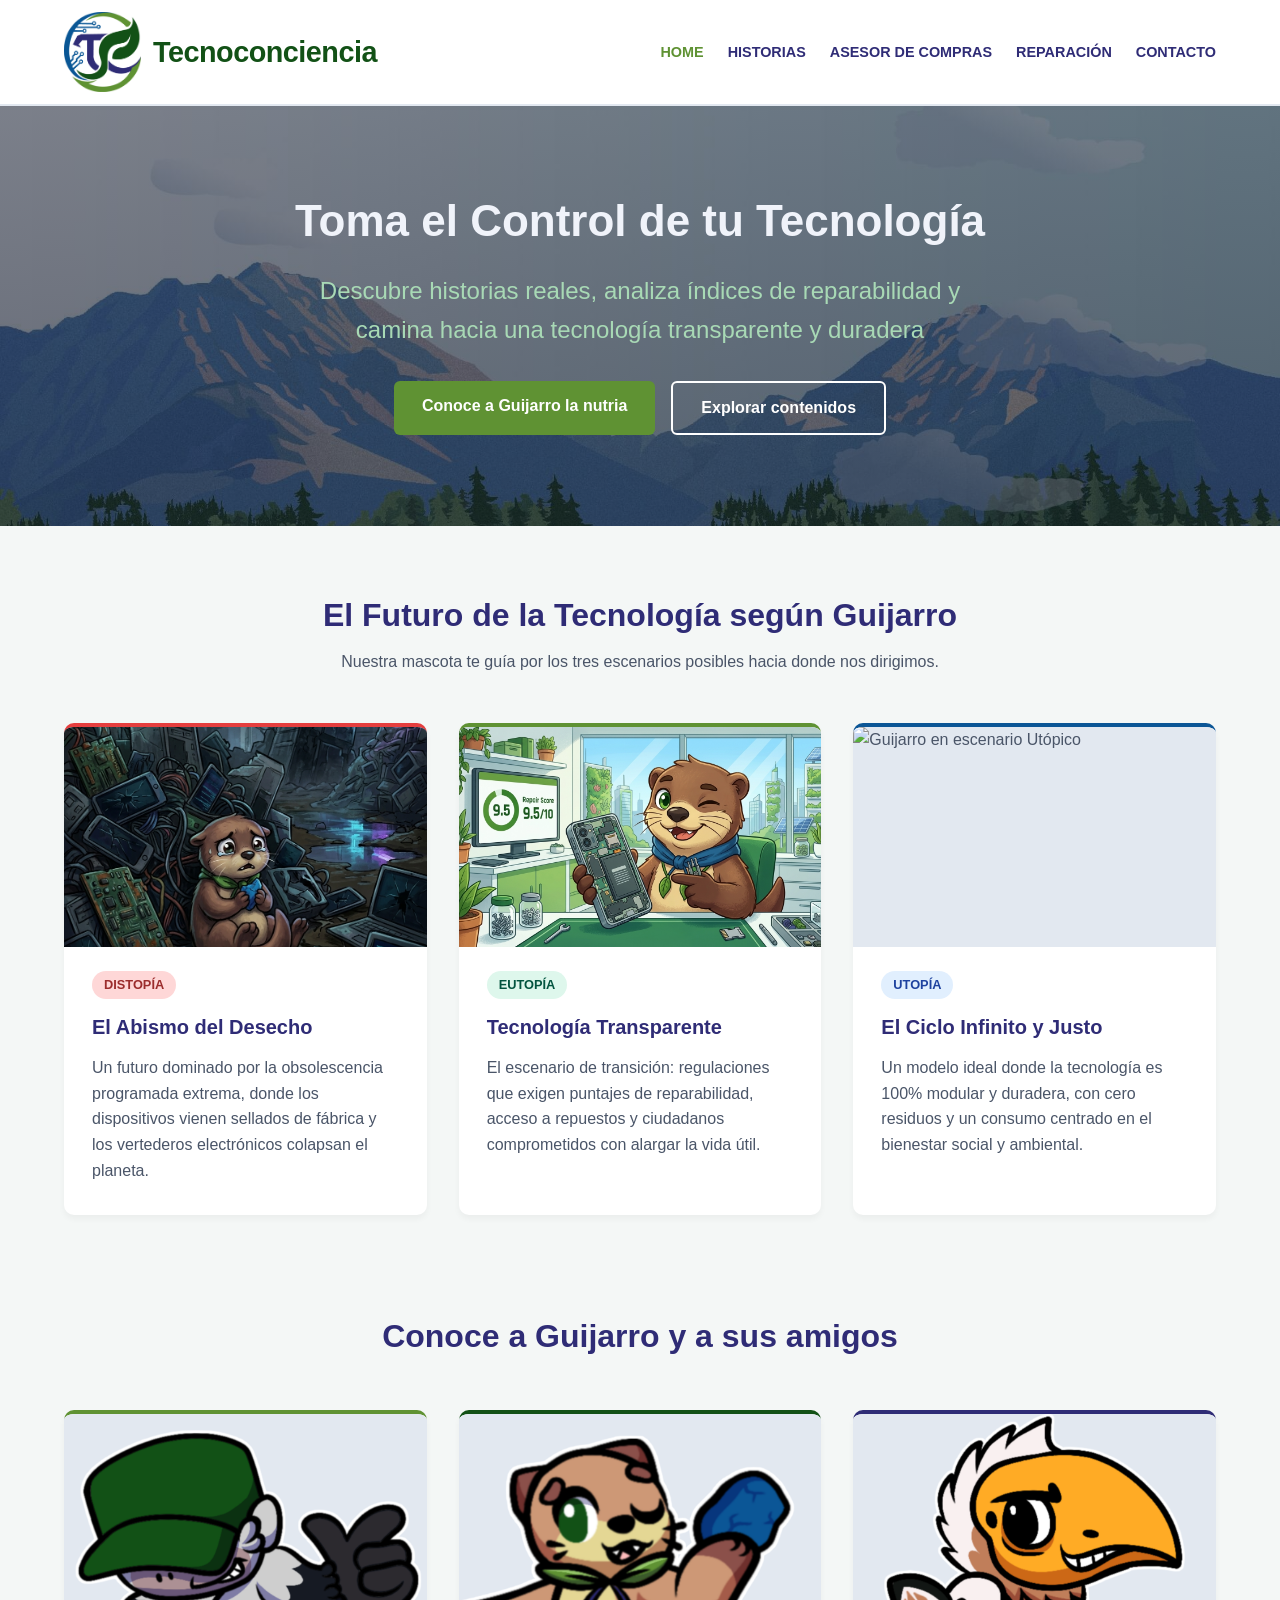
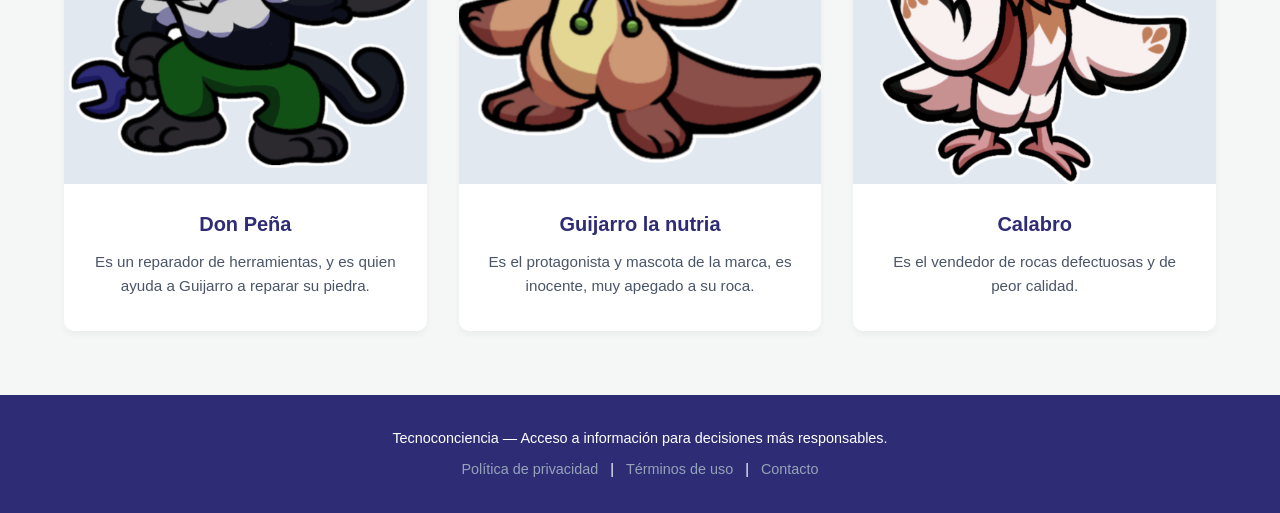
==== index.html @ efa5649f "Subida inicial TecnoConciencia" ====
<!DOCTYPE html>
<html lang="es">
<head>
    <meta charset="UTF-8">
    <meta name="viewport" content="width=device-width, initial-scale=1.0">
    <title>TecnoConciencia - Inicio</title>
    <link rel="stylesheet" href="css/style.css">
</head>
<body>

    <!-- Cabecera y Navegación con Logo y Título -->
    <header class="site-header">
        <div class="container nav-container">
            <div class="logo-container">
                <img src="img/Logo-Tecno.png" alt="Logo TecnoConciencia" class="logo-img">
                <span class="logo-text">Tecnoconciencia</span>
            </div>
            <nav>
                <ul class="nav-links">
                    <li><a href="index.html" class="active">HOME</a></li>
                    <li><a href="#">HISTORIAS</a></li>
                    <li><a href="asesor.html">ASESOR DE COMPRAS</a></li>
                    <li><a href="#">REPARACIÓN</a></li>
                    <li><a href="#">CONTACTO</a></li>
                </ul>
            </nav>
        </div>
    </header>

    <!-- Sección Hero (Principal) -->
    <section class="hero">
        <div class="container hero-content">
            <h2>Toma el Control de tu Tecnología</h2>
            <p>Descubre historias reales, analiza índices de reparabilidad y camina hacia una tecnología transparente y duradera</p>
            <div class="hero-buttons">
                <a href="#" class="btn-primary">Conoce a Guijarro la nutria</a>
                <a href="#" class="btn-secondary">Explorar contenidos</a>
            </div>
        </div>
    </section>

    <!-- Sección de Escenarios Futuros con Guijarro -->
    <section class="scenarios-section container">
        <div class="section-title">
            <h3>El Futuro de la Tecnología según Guijarro</h3>
            <p>Nuestra mascota te guía por los tres escenarios posibles hacia donde nos dirigimos.</p>
        </div>
        <div class="scenarios-grid">
            
            <!-- Tarjeta Distopía -->
            <article class="scenario-card distopia">
                <div class="card-img-container">
                    <img src="img/Distopía.jpg" alt="Guijarro en escenario Distópico" class="scenario-img">
                </div>
                <div class="card-body">
                    <span class="badge">Distopía</span>
                    <h4>El Abismo del Desecho</h4>
                    <p>Un futuro dominado por la obsolescencia programada extrema, donde los dispositivos vienen sellados de fábrica y los vertederos electrónicos colapsan el planeta.</p>
                </div>
            </article>

            <!-- Tarjeta Eutopía -->
            <article class="scenario-card eutopia">
                <div class="card-img-container">
                    <img src="img/Eutopía.jpg" alt="Guijarro en escenario Eutópico" class="scenario-img">
                </div>
                <div class="card-body">
                    <span class="badge">Eutopía</span>
                    <h4>Tecnología Transparente</h4>
                    <p>El escenario de transición: regulaciones que exigen puntajes de reparabilidad, acceso a repuestos y ciudadanos comprometidos con alargar la vida útil.</p>
                </div>
            </article>

            <!-- Tarjeta Utopía -->
            <article class="scenario-card utopia">
                <div class="card-img-container">
                    <img src="img/utopia.jpg" alt="Guijarro en escenario Utópico" class="scenario-img">
                </div>
                <div class="card-body">
                    <span class="badge">Utopía</span>
                    <h4>El Ciclo Infinito y Justo</h4>
                    <p>Un modelo ideal donde la tecnología es 100% modular y duradera, con cero residuos y un consumo centrado en el bienestar social y ambiental.</p>
                </div>
            </article>

        </div>
    </section>

    <!-- Sección Conoce a Guijarro y a sus amigos -->
    <section class="characters-section container">
        <div class="section-title">
            <h3>Conoce a Guijarro y a sus amigos</h3>
        </div>
        <div class="characters-grid">

            <!-- Contenedor 1: Don Peña -->
            <article class="character-card don-pena">
                <div class="character-img-container">
                    <img src="img/donpeña.png" alt="Don Peña" class="character-img">
                </div>
                <div class="character-body">
                    <h4>Don Peña</h4>
                    <p>Es un reparador de herramientas, y es quien ayuda a Guijarro a reparar su piedra.</p>
                </div>
            </article>

            <!-- Contenedor 2 (Centro): Guijarro la nutria -->
            <article class="character-card guijarro">
                <div class="character-img-container">
                    <img src="img/guijarro.png" alt="Guijarro la nutria" class="character-img">
                </div>
                <div class="character-body">
                    <h4>Guijarro la nutria</h4>
                    <p>Es el protagonista y mascota de la marca, es inocente, muy apegado a su roca.</p>
                </div>
            </article>

            <!-- Contenedor 3: Calabro -->
            <article class="character-card calabro">
                <div class="character-img-container">
                    <img src="img/calabro.png" alt="Calabro" class="character-img">
                </div>
                <div class="character-body">
                    <h4>Calabro</h4>
                    <p>Es el vendedor de rocas defectuosas y de peor calidad.</p>
                </div>
            </article>

        </div>
    </section>

    <!-- Pie de página -->
    <footer class="site-footer">
        <div class="container footer-content">
            <p>Tecnoconciencia — Acceso a información para decisiones más responsables.</p>
            <div class="footer-links">
                <a href="#">Política de privacidad</a> | <a href="#">Términos de uso</a> | <a href="#">Contacto</a>
            </div>
        </div>
    </footer>

</body>
</html>
---- css/style.css ----
/* Variables de la Paleta de Colores Oficial */
:root {
    --morado-oscuro: #2F2C76;
    --verde-bosque: #125116;
    --verde-oliva: #5F9233;
    --azul-profundo: #0B5696;
    --blanco: #FFFFFF;
    --fondo-claro: #F4F7F6;
    --texto-gris: #4A5568;
}

/* Reseteo básico */
* {
    margin: 0;
    padding: 0;
    box-sizing: border-box;
}


body {
    font-family: 'Segoe UI', Tahoma, Geneva, Verdana, sans-serif;
    color: var(--texto-gris);
    background-color: var(--fondo-claro);
    line-height: 1.6;
}

.container {
    width: 90%;
    max-width: 1200px;
    margin: 0 auto;
}

/* Header & Navegación */
.site-header {
    background-color: var(--blanco);
    border-bottom: 2px solid #E2E8F0;
    padding: 0.75rem 0;
    position: sticky;
    top: 0;
    z-index: 1000;
    box-shadow: 0 2px 4px rgba(0,0,0,0.02);
    
}

.nav-container {
    display: flex;
    justify-content: space-between;
    align-items: center;
}

.logo-container {
    display: flex;
    align-items: center;
    gap: 0.75rem;
}

.logo-img {
    height: 80px;
    width: auto;
}

.logo-text {
    font-size: 1.80rem;
    font-weight: bold;
    color: var(--verde-bosque);
    letter-spacing: -0.5px;
}

.nav-links {
    list-style: none;
    display: flex;
    gap: 1.5rem;
}

.nav-links a {
    color: var(--morado-oscuro);
    text-decoration: none;
    font-size: 0.9rem;
    font-weight: 600;
    transition: color 0.3s ease;
}

.nav-links a:hover, .nav-links a.active {
    color: var(--verde-oliva);
}

/* Sección Hero con imagen de fondo */
.hero {
    position: relative;
    background: linear-gradient(rgba(15, 23, 42, 0.55), rgba(15, 23, 42, 0.65)),url("../img/banner.jpg") center / cover no-repeat;
    color: var(--blanco);
    text-align: center;
    padding: 5rem 1rem;
    height: 420px;
}

.hero-content {
    position: relative;
    z-index: 1;
}
.hero-content h2 {
    font-size: 2.75rem;
    margin-bottom: 1rem;
    font-weight: 700;
    color: #f0f3fa
}

.hero-content p {
    font-size: 1.5rem;
    color: #a8d9b5;
    max-width: 650px;
    margin: 0 auto 2rem auto;
}

.hero-buttons {
    display: flex;
    justify-content: center;
    gap: 1rem;
}

.btn-primary {
    background-color: var(--verde-oliva);
    color: var(--blanco);
    padding: 0.75rem 1.75rem;
    border-radius: 6px;
    font-weight: bold;
    text-decoration: none;
    transition: background-color 0.3s ease;
}

.btn-primary:hover {
    background-color: var(--verde-bosque);
}

.btn-secondary {
    background-color: transparent;
    color: var(--blanco);
    border: 2px solid var(--blanco);
    padding: 0.75rem 1.75rem;
    border-radius: 6px;
    font-weight: bold;
    text-decoration: none;
    transition: all 0.3s ease;
}

.btn-secondary:hover {
    background-color: var(--blanco);
    color: var(--morado-oscuro);
}

/* Sección de Escenarios Futuros */
.scenarios-section {
    padding: 4rem 0 2rem 0;
}

.section-title {
    text-align: center;
    margin-bottom: 3rem;
}

.section-title h3 {
    font-size: 2rem;
    color: var(--morado-oscuro);
    margin-bottom: 0.5rem;
}

.scenarios-grid {
    display: grid;
    grid-template-columns: repeat(auto-fit, minmax(300px, 1fr));
    gap: 2rem;
}

.scenario-card {
    background: var(--blanco);
    border-radius: 10px;
    box-shadow: 0 4px 6px rgba(0, 0, 0, 0.04);
    overflow: hidden; /* Mantiene la imagen contenida en los bordes redondeados */
    display: flex;
    flex-direction: column;
    position: relative;
    transition: transform 0.3s ease;
}

.scenario-card:hover {
    transform: translateY(-5px);
}

/* Contenedor y tamaño uniforme de las imágenes de Guijarro */
.card-img-container {
    width: 100%;
    height: 220px;
    overflow: hidden;
    background-color: #e2e8f0;
}

.scenario-img {
    width: 100%;
    height: 100%;
    object-fit: cover;
    object-position: center;
}

.card-body {
    padding: 1.5rem 1.75rem 2rem 1.75rem;
    flex-grow: 1;
}

.scenario-card.distopia { border-top: 4px solid #E53E3E; }
.scenario-card.eutopia { border-top: 4px solid var(--verde-oliva); }
.scenario-card.utopia { border-top: 4px solid var(--azul-profundo); }

.badge {
    display: inline-block;
    padding: 0.25rem 0.75rem;
    border-radius: 20px;
    font-size: 0.8rem;
    font-weight: bold;
    margin-bottom: 0.75rem;
    text-transform: uppercase;
}

.distopia .badge { background-color: #FED7D7; color: #9B2C2C; }
.eutopia .badge { background-color: #DEF7EC; color: #03543F; }
.utopia .badge { background-color: #E1EFFE; color: #1E429F; }

.scenario-card h4 {
    color: var(--morado-oscuro);
    margin-bottom: 0.75rem;
    font-size: 1.25rem;
}


/* Sección Conoce a Guijarro y a sus amigos */
.characters-section {
    padding: 4rem 0;
}

.characters-grid {
    display: grid;
    grid-template-columns: repeat(auto-fit, minmax(280px, 1fr));
    gap: 2rem;
}

.character-card {
    background: var(--blanco);
    border-radius: 10px;
    box-shadow: 0 4px 6px rgba(0, 0, 0, 0.04);
    overflow: hidden;
    display: flex;
    flex-direction: column;
    text-align: center;
    transition: transform 0.3s ease;
}

.character-card:hover {
    transform: translateY(-5px);
}

.character-card.don-pena { border-top: 4px solid var(--verde-oliva); }
.character-card.guijarro { border-top: 4px solid var(--verde-bosque); }
.character-card.calabro { border-top: 4px solid var(--morado-oscuro); }

.character-img-container {
    width: 100%;
    height: 370px;
    overflow: hidden;
    background-color: #E2E8F0;
}

.character-img {
    width: 100%;
    height: 100%;
    object-fit: cover;
    object-position: center top;
}

.character-body {
    padding: 1.5rem 1.75rem 2rem 1.75rem;
    flex-grow: 1;
}

.character-body h4 {
    color: var(--morado-oscuro);
    margin-bottom: 0.6rem;
    font-size: 1.25rem;
}

.character-body p {
    font-size: 0.95rem;
}

/* Footer */
.site-footer {
    background-color: var(--morado-oscuro);
    color: var(--blanco);
    text-align: center;
    padding: 2rem 0;
    font-size: 0.9rem;
}

.footer-content {
    display: flex;
    flex-direction: column;
    gap: 0.5rem;
    align-items: center;
}

.footer-links a {
    color: #94A3B8;
    text-decoration: none;
    margin: 0 0.5rem;
}

.footer-links a:hover {
    color: var(--blanco);
}



/* --- Estilos para la Página del Asesor de Compras --- */

.shop-container {
    display: flex;
    gap: 2.5rem;
    padding: 3rem 0;
    align-items: flex-start;
}

/* Columna Izquierda (Categorías + Calabro) */
.shop-left-column {
    width: 260px;
    display: flex;
    flex-direction: column;
    gap: 1.5rem;
    flex-shrink: 0;
}

/* Sidebar de Categorías */
.shop-sidebar {
    width: 100%;
    background: var(--blanco);
    padding: 1.5rem;
    border-radius: 8px;
    box-shadow: 0 4px 6px rgba(0, 0, 0, 0.04);
    border-top: 4px solid var(--morado-oscuro);
}

.shop-sidebar h3 {
    font-size: 1.1rem;
    color: var(--morado-oscuro);
    margin-bottom: 1rem;
    padding-bottom: 0.5rem;
    border-bottom: 2px solid #E2E8F0;
}

.category-list {
    list-style: none;
    display: flex;
    flex-direction: column;
    gap: 0.75rem;
}

.category-list a {
    text-decoration: none;
    color: var(--texto-gris);
    font-weight: 600;
    font-size: 0.95rem;
    display: block;
    padding: 0.5rem 0.75rem;
    border-radius: 6px;
    transition: all 0.3s ease;
}

.category-list a:hover, .category-list a.active-category {
    background-color: #EDF2F7;
    color: var(--verde-bosque);
}

/* Tarjeta de Calabro debajo de Categorías */
.advisor-character-card {
    background: var(--blanco);
    border-radius: 8px;
    overflow: hidden;
    box-shadow: 0 4px 6px rgba(0, 0, 0, 0.04);
    border-top: 4px solid var(--verde-oliva);
    text-align: center;
}

.advisor-img-box {
    width: 100%;
    height: 220px;
    background-color: #E2E8F0;
    overflow: hidden;
}

.advisor-img {
    width: 100%;
    height: 100%;
    object-fit: cover;
    object-position: center top;
}

.advisor-caption {
    padding: 1rem 1.25rem;
}

.advisor-caption h4 {
    color: var(--morado-oscuro);
    font-size: 1.05rem;
    margin-bottom: 0.3rem;
}

.advisor-caption p {
    font-size: 0.85rem;
    color: var(--texto-gris);
}

/* Contenido Principal de la Tienda */
.shop-content {
    flex-grow: 1;
}

.shop-header {
    text-align: center;
    margin-bottom: 2.5rem;
}

.shop-header h2 {
    font-size: 2.25rem;
    color: var(--morado-oscuro);
    margin-bottom: 0.5rem;
}

.shop-header p {
    color: var(--texto-gris);
    margin-bottom: 1.5rem;
}

/* Barra de Búsqueda */
.search-box input {
    width: 100%;
    max-width: 500px;
    padding: 0.75rem 1.25rem;
    border: 2px solid #CBD5E0;
    border-radius: 8px;
    font-size: 1rem;
    outline: none;
    transition: border-color 0.3s ease;
}

.search-box input:focus {
    border-color: var(--azul-profundo);
}

/* Info de Resultados */
.results-info {
    margin-bottom: 1.5rem;
}

.results-info h3 {
    font-size: 1.35rem;
    color: var(--morado-oscuro);
}

.results-info p {
    font-size: 0.9rem;
    color: #718096;
}

/* Cuadrícula de 3 Productos */
.products-grid {
    display: grid;
    grid-template-columns: repeat(3, 1fr);
    gap: 1.5rem;
}

.product-card {
    background: var(--blanco);
    border-radius: 8px;
    overflow: hidden;
    box-shadow: 0 4px 6px rgba(0, 0, 0, 0.04);
    border: 1px solid #E2E8F0;
    display: flex;
    flex-direction: column;
    position: relative;
    transition: transform 0.3s ease;
}

.product-card:hover {
    transform: translateY(-4px);
}

.product-badge {
    position: absolute;
    top: 10px;
    left: 10px;
    background-color: var(--morado-oscuro);
    color: var(--blanco);
    font-size: 0.7rem;
    font-weight: bold;
    padding: 0.25rem 0.65rem;
    border-radius: 4px;
    text-transform: uppercase;
    z-index: 2;
}

/* Contenedor de Foto Real del Producto */
.product-img-container {
    width: 100%;
    height: 180px;
    background-color: var(--blanco);
    border-bottom: 1px solid #EDF2F7;
    display: flex;
    align-items: center;
    justify-content: center;
    padding: 0.75rem;
    overflow: hidden;
}

.product-img {
    width: 100%;
    height: 100%;
    object-fit: contain;
}

.product-info {
    padding: 1.25rem;
    display: flex;
    flex-direction: column;
    gap: 0.6rem;
    flex-grow: 1;
}

.product-info h4 {
    color: var(--morado-oscuro);
    font-size: 1.15rem;
}

.product-reason {
    font-size: 0.88rem;
    color: var(--texto-gris);
    line-height: 1.45;
}

.product-specs {
    list-style: none;
    background-color: var(--fondo-claro);
    padding: 0.65rem 0.85rem;
    border-radius: 6px;
    font-size: 0.82rem;
    display: flex;
    flex-direction: column;
    gap: 0.25rem;
}

.product-scores {
    margin-top: auto;
    padding-top: 0.4rem;
    font-size: 0.88rem;
}

.btn-product {
    display: inline-block;
    margin-top: 0.5rem;
    text-align: center;
    background-color: var(--verde-oliva);
    color: var(--blanco);
    padding: 0.6rem;
    border-radius: 4px;
    text-decoration: none;
    font-size: 0.85rem;
    font-weight: bold;
    transition: background-color 0.3s ease;
}

.btn-product:hover {
    background-color: var(--verde-bosque);
}

.footer-content-shop {
    display: flex;
    justify-content: space-between;
    align-items: center;
    font-size: 0.9rem;
    width: 90%;
    max-width: 1200px;
    margin: 0 auto;
}
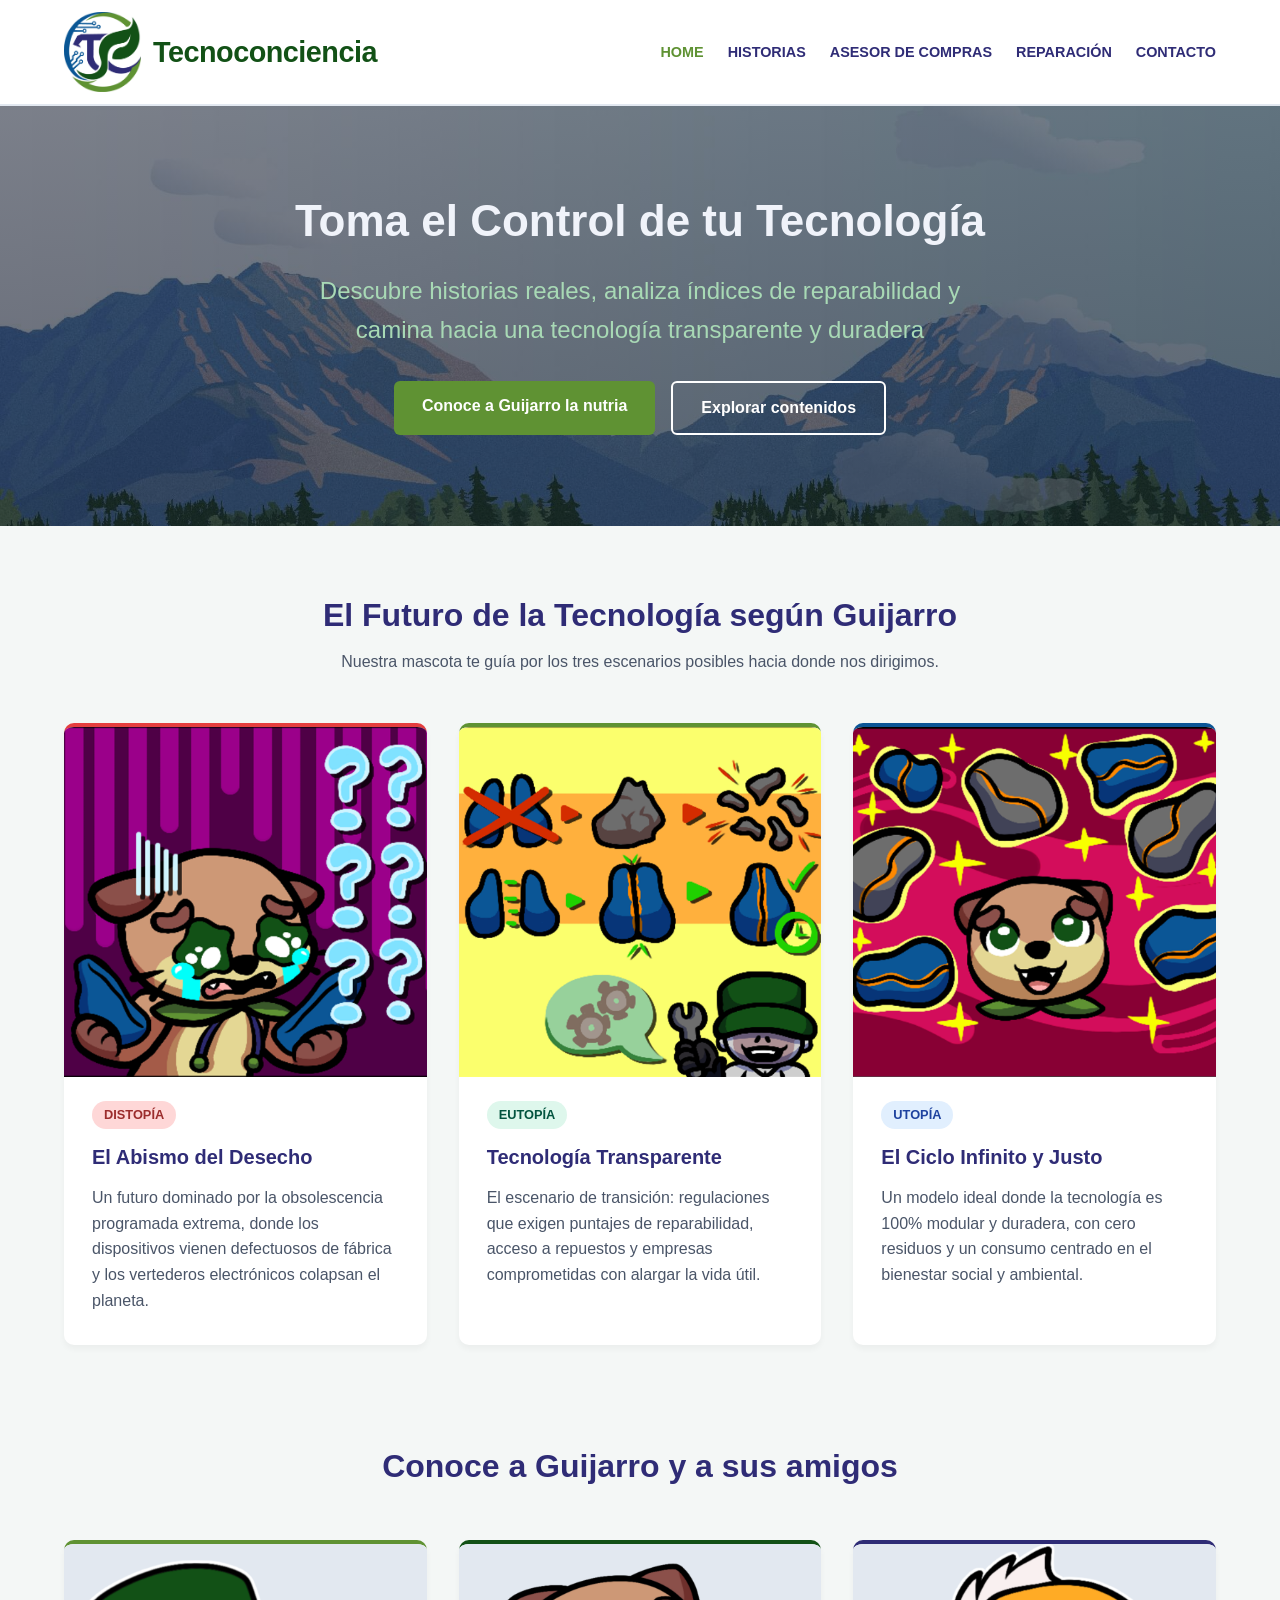
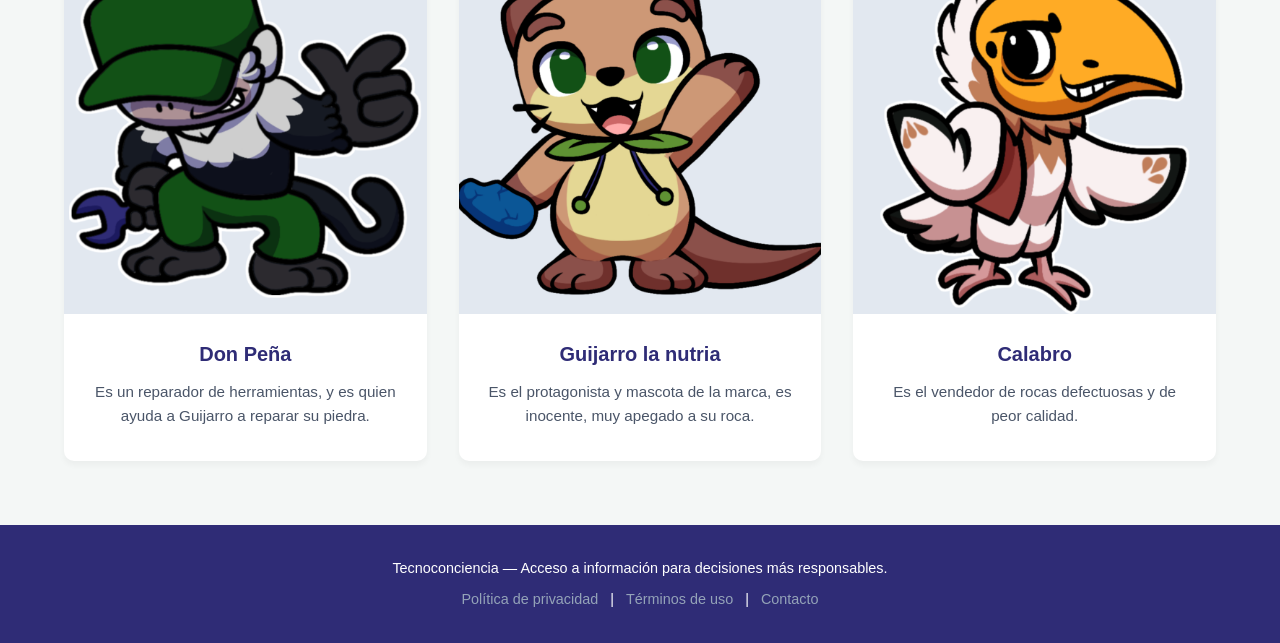
==== commit 134759bf: "Add files via upload" ====
--- a/index.html
+++ b/index.html
@@ -18,10 +18,10 @@
             <nav>
                 <ul class="nav-links">
                     <li><a href="index.html" class="active">HOME</a></li>
-                    <li><a href="#">HISTORIAS</a></li>
+                    <li><a href="historias.html">HISTORIAS</a></li>
                     <li><a href="asesor.html">ASESOR DE COMPRAS</a></li>
-                    <li><a href="#">REPARACIÓN</a></li>
-                    <li><a href="#">CONTACTO</a></li>
+                    <li><a href="reparacion.html">REPARACIÓN</a></li>
+                    <li><a href="contacto.html">CONTACTO</a></li>
                 </ul>
             </nav>
         </div>
@@ -50,31 +50,31 @@
             <!-- Tarjeta Distopía -->
             <article class="scenario-card distopia">
                 <div class="card-img-container">
-                    <img src="img/Distopía.jpg" alt="Guijarro en escenario Distópico" class="scenario-img">
+                    <img src="img/Distopía.png" alt="Guijarro en escenario Distópico" class="scenario-img">
                 </div>
                 <div class="card-body">
                     <span class="badge">Distopía</span>
                     <h4>El Abismo del Desecho</h4>
-                    <p>Un futuro dominado por la obsolescencia programada extrema, donde los dispositivos vienen sellados de fábrica y los vertederos electrónicos colapsan el planeta.</p>
+                    <p>Un futuro dominado por la obsolescencia programada extrema, donde los dispositivos vienen defectuosos de fábrica y los vertederos electrónicos colapsan el planeta.</p>
                 </div>
             </article>
 
             <!-- Tarjeta Eutopía -->
             <article class="scenario-card eutopia">
                 <div class="card-img-container">
-                    <img src="img/Eutopía.jpg" alt="Guijarro en escenario Eutópico" class="scenario-img">
+                    <img src="img/Eutopía.png" alt="Guijarro en escenario Eutópico" class="scenario-img">
                 </div>
                 <div class="card-body">
                     <span class="badge">Eutopía</span>
                     <h4>Tecnología Transparente</h4>
-                    <p>El escenario de transición: regulaciones que exigen puntajes de reparabilidad, acceso a repuestos y ciudadanos comprometidos con alargar la vida útil.</p>
+                    <p>El escenario de transición: regulaciones que exigen puntajes de reparabilidad, acceso a repuestos y empresas comprometidas con alargar la vida útil.</p>
                 </div>
             </article>
 
             <!-- Tarjeta Utopía -->
             <article class="scenario-card utopia">
                 <div class="card-img-container">
-                    <img src="img/utopia.jpg" alt="Guijarro en escenario Utópico" class="scenario-img">
+                    <img src="img/Utopia.png" alt="Guijarro en escenario Utópico" class="scenario-img">
                 </div>
                 <div class="card-body">
                     <span class="badge">Utopía</span>
@@ -107,7 +107,7 @@
             <!-- Contenedor 2 (Centro): Guijarro la nutria -->
             <article class="character-card guijarro">
                 <div class="character-img-container">
-                    <img src="img/guijarro.png" alt="Guijarro la nutria" class="character-img">
+                    <img src="img/Guijarro Saludando.png" alt="Guijarro la nutria" class="character-img">
                 </div>
                 <div class="character-body">
                     <h4>Guijarro la nutria</h4>
--- a/css/style.css
+++ b/css/style.css
@@ -188,7 +188,7 @@
 /* Contenedor y tamaño uniforme de las imágenes de Guijarro */
 .card-img-container {
     width: 100%;
-    height: 220px;
+    height: 350px;
     overflow: hidden;
     background-color: #e2e8f0;
 }
@@ -585,4 +585,646 @@
     width: 90%;
     max-width: 1200px;
     margin: 0 auto;
+}
+
+
+
+/* --- Estilos para la Página de Reparación (Don Peña) --- */
+
+.repair-hero {
+    padding: 2rem 0 2rem 0;
+}
+
+.repair-hero-grid {
+    display: grid;
+    grid-template-columns: 1.4fr 0.9fr;
+    gap: 2.5rem;
+    align-items: center;
+    background: var(--blanco);
+    padding: 2.5rem;
+    border-radius: 12px;
+    box-shadow: 0 4px 10px rgba(0, 0, 0, 0.04);
+    border-top: 5px solid var(--verde-oliva);
+}
+
+.repair-intro h2 {
+    font-size: 2.25rem;
+    color: var(--morado-oscuro);
+    margin-bottom: 1rem;
+    line-height: 1.2;
+}
+
+.repair-intro p {
+    font-size: 1rem;
+    color: var(--texto-gris);
+    margin-bottom: 1.75rem;
+}
+
+.repair-actions {
+    justify-content: flex-start;
+    flex-wrap: wrap;
+}
+
+.repair-btn-alt {
+    color: var(--morado-oscuro);
+    border-color: var(--morado-oscuro);
+}
+
+.repair-btn-alt:hover {
+    background-color: var(--morado-oscuro);
+    color: var(--blanco);
+}
+
+.don-pena-spotlight {
+    background: var(--fondo-claro);
+    border-radius: 10px;
+    overflow: hidden;
+    border: 1px solid #E2E8F0;
+    text-align: center;
+}
+
+.don-pena-photo-box {
+    width: 100%;
+    height: 410px;
+    overflow: hidden;
+    background-color: #CBD5E0;
+}
+
+.don-pena-photo {
+    width: 100%;
+    height: 100%;
+    object-fit: cover;
+    object-position: center top;
+}
+
+.don-pena-info {
+    padding: 1.25rem;
+}
+
+.don-pena-info h4 {
+    color: var(--verde-bosque);
+    font-size: 1.2rem;
+    margin-bottom: 0.4rem;
+}
+
+.don-pena-info p {
+    font-size: 0.9rem;
+    color: var(--texto-gris);
+}
+
+/* Sección Guía de Pasos + Don Peña con herramienta */
+.repair-steps {
+    padding: 2.5rem 0;
+}
+
+.steps-guide-grid {
+    display: grid;
+    grid-template-columns: 1.3fr 0.8fr;
+    gap: 2.5rem;
+    align-items: center;
+}
+
+.steps-list {
+    display: flex;
+    flex-direction: column;
+    gap: 1.15rem;
+}
+
+.step-item-card {
+    background: var(--blanco);
+    padding: 1.25rem 1.5rem;
+    border-radius: 10px;
+    box-shadow: 0 4px 6px rgba(0, 0, 0, 0.04);
+    border-left: 5px solid var(--verde-bosque);
+    display: flex;
+    align-items: center;
+    gap: 1.1rem;
+    transition: transform 0.3s ease;
+}
+
+.step-item-card:hover {
+    transform: translateX(5px);
+}
+
+.step-number {
+    width: 38px;
+    height: 38px;
+    background-color: var(--morado-oscuro);
+    color: var(--blanco);
+    border-radius: 50%;
+    display: flex;
+    align-items: center;
+    justify-content: center;
+    font-weight: bold;
+    font-size: 1rem;
+    flex-shrink: 0;
+}
+
+.step-item-card h4 {
+    color: var(--morado-oscuro);
+    font-size: 1.1rem;
+    margin-bottom: 0.25rem;
+}
+
+.step-item-card p {
+    font-size: 0.92rem;
+    color: var(--texto-gris);
+}
+
+.guide-character-box {
+    display: flex;
+    justify-content: center;
+    align-items: center;
+}
+
+.guide-character-img {
+    width: 100%;
+    max-width: 400px;
+    height: auto;
+    object-fit: contain;
+    filter: drop-shadow(0 8px 14px rgba(0, 0, 0, 0.08));
+}
+
+/* Sección de Repuestos con Imágenes */
+.spare-parts-section {
+    padding: 2rem 0 4rem 0;
+}
+
+.spare-parts-grid {
+    display: grid;
+    grid-template-columns: repeat(auto-fit, minmax(280px, 1fr));
+    gap: 2rem;
+}
+
+.spare-card {
+    position: relative;
+    background: var(--blanco);
+    border-radius: 10px;
+    overflow: hidden;
+    box-shadow: 0 4px 6px rgba(0, 0, 0, 0.04);
+    border: 1px solid #E2E8F0;
+    border-top: 4px solid var(--azul-profundo);
+    display: flex;
+    flex-direction: column;
+    transition: transform 0.3s ease;
+}
+
+.spare-card:hover {
+    transform: translateY(-5px);
+}
+
+.spare-img-container {
+    width: 100%;
+    height: 350px;
+    background-color: #EDF2F7;
+    overflow: hidden;
+}
+
+.spare-img {
+    width: 100%;
+    height: 100%;
+    object-fit: cover;
+    object-position: center;
+}
+
+.spare-body {
+    padding: 1.5rem 1.75rem 1.75rem 1.75rem;
+    display: flex;
+    flex-direction: column;
+    gap: 0.75rem;
+    flex-grow: 1;
+}
+
+.spare-body h4 {
+    color: var(--morado-oscuro);
+    font-size: 1.2rem;
+}
+
+.spare-body p {
+    font-size: 0.92rem;
+    color: var(--texto-gris);
+    flex-grow: 1;
+}
+
+@media (max-width: 820px) {
+    .repair-hero-grid,
+    .steps-guide-grid {
+        grid-template-columns: 1fr;
+    }
+}
+
+
+/* --- Estilos para la Página de Contacto --- */
+
+.contact-banner {
+    background:
+        linear-gradient(rgba(18, 81, 22, 0.55), rgba(47, 44, 118, 0.72)),
+        url("../img/banner.jpg") center / cover no-repeat;
+    color: var(--blanco);
+    text-align: center;
+    padding: 4.25rem 1rem;
+}
+
+.contact-banner-content h2 {
+    font-size: 2.4rem;
+    margin-bottom: 0.65rem;
+    font-weight: 700;
+}
+
+.contact-banner-content p {
+    font-size: 1.15rem;
+    color: #F1F5F9;
+    max-width: 640px;
+    margin: 0 auto;
+}
+
+.contact-badge {
+    background-color: var(--blanco);
+    color: var(--verde-bosque);
+    margin-bottom: 0.85rem;
+}
+
+.contact-main {
+    padding: 3.5rem 0 4.5rem 0;
+}
+
+.contact-grid {
+    display: grid;
+    grid-template-columns: 1.35fr 0.85fr;
+    gap: 2.5rem;
+    align-items: start;
+}
+
+/* Formulario */
+.contact-form-card {
+    background: var(--blanco);
+    padding: 2.25rem;
+    border-radius: 12px;
+    box-shadow: 0 4px 10px rgba(0, 0, 0, 0.04);
+    border-top: 5px solid var(--morado-oscuro);
+}
+
+.contact-form-card h3 {
+    font-size: 1.5rem;
+    color: var(--morado-oscuro);
+    margin-bottom: 0.35rem;
+}
+
+.contact-form-subtitle {
+    font-size: 0.92rem;
+    color: #64748B;
+    margin-bottom: 1.5rem;
+}
+
+.contact-form {
+    display: flex;
+    flex-direction: column;
+    gap: 1.15rem;
+}
+
+.form-group {
+    display: flex;
+    flex-direction: column;
+    gap: 0.4rem;
+}
+
+.form-group label {
+    font-size: 0.9rem;
+    font-weight: 600;
+    color: var(--morado-oscuro);
+}
+
+.form-group input,
+.form-group textarea {
+    width: 100%;
+    padding: 0.8rem 1rem;
+    border: 2px solid #CBD5E0;
+    border-radius: 8px;
+    font-family: inherit;
+    font-size: 0.95rem;
+    color: var(--texto-gris);
+    background-color: #FAFBFB;
+    transition: border-color 0.25s ease, background-color 0.25s ease, box-shadow 0.25s ease;
+}
+
+.form-group textarea {
+    resize: vertical;
+    min-height: 120px;
+}
+
+.form-group input:focus,
+.form-group textarea:focus {
+    outline: none;
+    background-color: var(--blanco);
+    border-color: var(--verde-oliva);
+    box-shadow: 0 0 0 3px rgba(95, 146, 51, 0.15);
+}
+
+.contact-submit-btn {
+    border: none;
+    cursor: pointer;
+    font-size: 1rem;
+    padding: 0.85rem 1.75rem;
+    width: 100%;
+    margin-top: 0.25rem;
+}
+
+.form-feedback {
+    display: none;
+    font-size: 0.9rem;
+    font-weight: 600;
+    color: var(--verde-bosque);
+    background-color: #DEF7EC;
+    padding: 0.75rem 1rem;
+    border-radius: 8px;
+}
+
+.form-feedback.is-visible {
+    display: block;
+}
+
+/* Columna Derecha: Guijarro Señalando + Instagram */
+.contact-side-column {
+    display: flex;
+    flex-direction: column;
+    gap: 1.5rem;
+}
+
+.guijarro-pointer-card {
+    background: var(--blanco);
+    border-radius: 12px;
+    padding: 1.5rem 1.5rem 1.25rem 1.5rem;
+    box-shadow: 0 4px 10px rgba(0, 0, 0, 0.04);
+    border-top: 5px solid var(--verde-oliva);
+    text-align: center;
+}
+
+.guijarro-pointer-img-box {
+    width: 100%;
+    height: 230px;
+    display: flex;
+    align-items: center;
+    justify-content: center;
+    overflow: hidden;
+    margin-bottom: 0.85rem;
+}
+
+.guijarro-pointer-img {
+    max-height: 100%;
+    width: auto;
+    max-width: 100%;
+    object-fit: contain;
+    filter: drop-shadow(0 8px 14px rgba(0, 0, 0, 0.08));
+}
+
+.guijarro-speech {
+    font-size: 0.92rem;
+    font-style: italic;
+    color: var(--morado-oscuro);
+    background-color: var(--fondo-claro);
+    padding: 0.75rem 1rem;
+    border-radius: 8px;
+}
+
+/* Tarjeta de Instagram */
+.instagram-card {
+    display: flex;
+    align-items: center;
+    gap: 1rem;
+    text-decoration: none;
+    background: linear-gradient(135deg, var(--morado-oscuro), var(--azul-profundo));
+    color: var(--blanco);
+    padding: 1.25rem 1.5rem;
+    border-radius: 12px;
+    box-shadow: 0 6px 14px rgba(47, 44, 118, 0.18);
+    transition: transform 0.25s ease, box-shadow 0.25s ease;
+}
+
+.instagram-card:hover {
+    transform: translateY(-4px);
+    box-shadow: 0 10px 20px rgba(47, 44, 118, 0.25);
+}
+
+.ig-icon-badge {
+    width: 52px;
+    height: 52px;
+    border-radius: 12px;
+    background: rgba(255, 255, 255, 0.16);
+    display: flex;
+    align-items: center;
+    justify-content: center;
+    flex-shrink: 0;
+}
+
+.ig-details {
+    display: flex;
+    flex-direction: column;
+    gap: 0.15rem;
+}
+
+.ig-label {
+    font-size: 0.78rem;
+    text-transform: uppercase;
+    letter-spacing: 0.5px;
+    color: #E2E8F0;
+}
+
+.ig-handle {
+    font-size: 1.15rem;
+    font-weight: 700;
+}
+
+.ig-cta {
+    font-size: 0.85rem;
+    color: #CBD5E1;
+}
+
+@media (max-width: 860px) {
+    .contact-grid {
+        grid-template-columns: 1fr;
+    }
+}
+
+
+/* --- Estilos para la Página de Historias (Cómics) --- */
+
+.stories-hero {
+    background:
+        linear-gradient(135deg, rgba(47, 44, 118, 0.92), rgba(11, 86, 150, 0.88)),
+        url("../img/banner.jpg") center / cover no-repeat;
+    color: var(--blanco);
+    text-align: center;
+    padding: 3rem 1rem;
+}
+
+.stories-hero-content h2 {
+    font-size: 2.15rem;
+    margin-bottom: 0.5rem;
+    font-weight: 700;
+}
+
+.stories-hero-content p {
+    font-size: 1.02rem;
+    color: #E2E8F0;
+    max-width: 640px;
+    margin: 0 auto 1.35rem auto;
+}
+
+.stories-badge {
+    background-color: var(--verde-oliva);
+    color: var(--blanco);
+    margin-bottom: 0.7rem;
+}
+
+.story-pills {
+    display: flex;
+    justify-content: center;
+    flex-wrap: wrap;
+    gap: 0.65rem;
+}
+
+.story-pill {
+    text-decoration: none;
+    color: var(--blanco);
+    background-color: rgba(255, 255, 255, 0.14);
+    border: 1px solid rgba(255, 255, 255, 0.35);
+    padding: 0.4rem 0.9rem;
+    border-radius: 999px;
+    font-size: 0.85rem;
+    font-weight: 600;
+    transition: background-color 0.25s ease, color 0.25s ease;
+}
+
+.story-pill:hover {
+    background-color: var(--blanco);
+    color: var(--morado-oscuro);
+}
+
+.stories-main {
+    padding: 2.25rem 0 3.25rem 0;
+    display: flex;
+    flex-direction: column;
+    gap: 1.85rem;
+}
+
+.comic-episode {
+    position: relative;
+    display: grid;
+    grid-template-columns: 340px 1fr;
+    gap: 1.75rem;
+    align-items: center;
+    background: var(--blanco);
+    padding: 1.5rem;
+    border-radius: 12px;
+    box-shadow: 0 4px 10px rgba(0, 0, 0, 0.04);
+    border: 1px solid #E2E8F0;
+    border-top: 4px solid var(--verde-bosque);
+}
+
+.comic-episode--reverse {
+    grid-template-columns: 1fr 340px;
+}
+
+.comic-episode--reverse .comic-media-col {
+    order: 2;
+}
+
+.comic-episode--reverse .comic-story-col {
+    order: 1;
+}
+
+.comic-media-col {
+    position: relative;
+    display: flex;
+    flex-direction: column;
+    align-items: center;
+    gap: 0.45rem;
+}
+
+.comic-media-col .product-badge {
+    top: 8px;
+    left: 8px;
+    font-size: 0.72rem;
+    padding: 0.25rem 0.65rem;
+    z-index: 2;
+}
+
+.comic-frame-link {
+    display: block;
+    width: 100%;
+    max-height: 410px;
+    overflow-y: auto;
+    border-radius: 8px;
+    border: 2px solid #E2E8F0;
+    transition: border-color 0.25s ease, box-shadow 0.25s ease;
+}
+
+.comic-frame-link:hover {
+    border-color: var(--verde-oliva);
+    box-shadow: 0 6px 14px rgba(0, 0, 0, 0.08);
+}
+
+.comic-strip-img {
+    display: block;
+    width: 100%;
+    height: auto;
+}
+
+.comic-zoom-hint {
+    font-size: 0.78rem;
+    color: #64748B;
+}
+
+.comic-story-col {
+    display: flex;
+    flex-direction: column;
+    gap: 0.7rem;
+}
+
+.comic-chapter-tag {
+    font-size: 0.78rem;
+    font-weight: 700;
+    text-transform: uppercase;
+    letter-spacing: 0.5px;
+    color: var(--verde-oliva);
+}
+
+.comic-story-col h3 {
+    font-size: 1.4rem;
+    color: var(--morado-oscuro);
+    line-height: 1.25;
+}
+
+.comic-story-col p {
+    font-size: 0.92rem;
+    color: var(--texto-gris);
+    line-height: 1.55;
+}
+
+.comic-lesson-box {
+    margin-top: 0.25rem;
+    background-color: var(--fondo-claro);
+    border-left: 4px solid var(--azul-profundo);
+    padding: 0.75rem 1rem;
+    border-radius: 0 8px 8px 0;
+    font-size: 0.88rem;
+    color: var(--morado-oscuro);
+}
+
+@media (max-width: 860px) {
+    .comic-episode,
+    .comic-episode--reverse {
+        grid-template-columns: 1fr;
+        padding: 1.25rem;
+        gap: 1.25rem;
+    }
+
+    .comic-frame-link {
+        max-height: 360px;
+    }
+
+    .comic-episode--reverse .comic-media-col,
+    .comic-episode--reverse .comic-story-col {
+        order: initial;
+    }
 }
